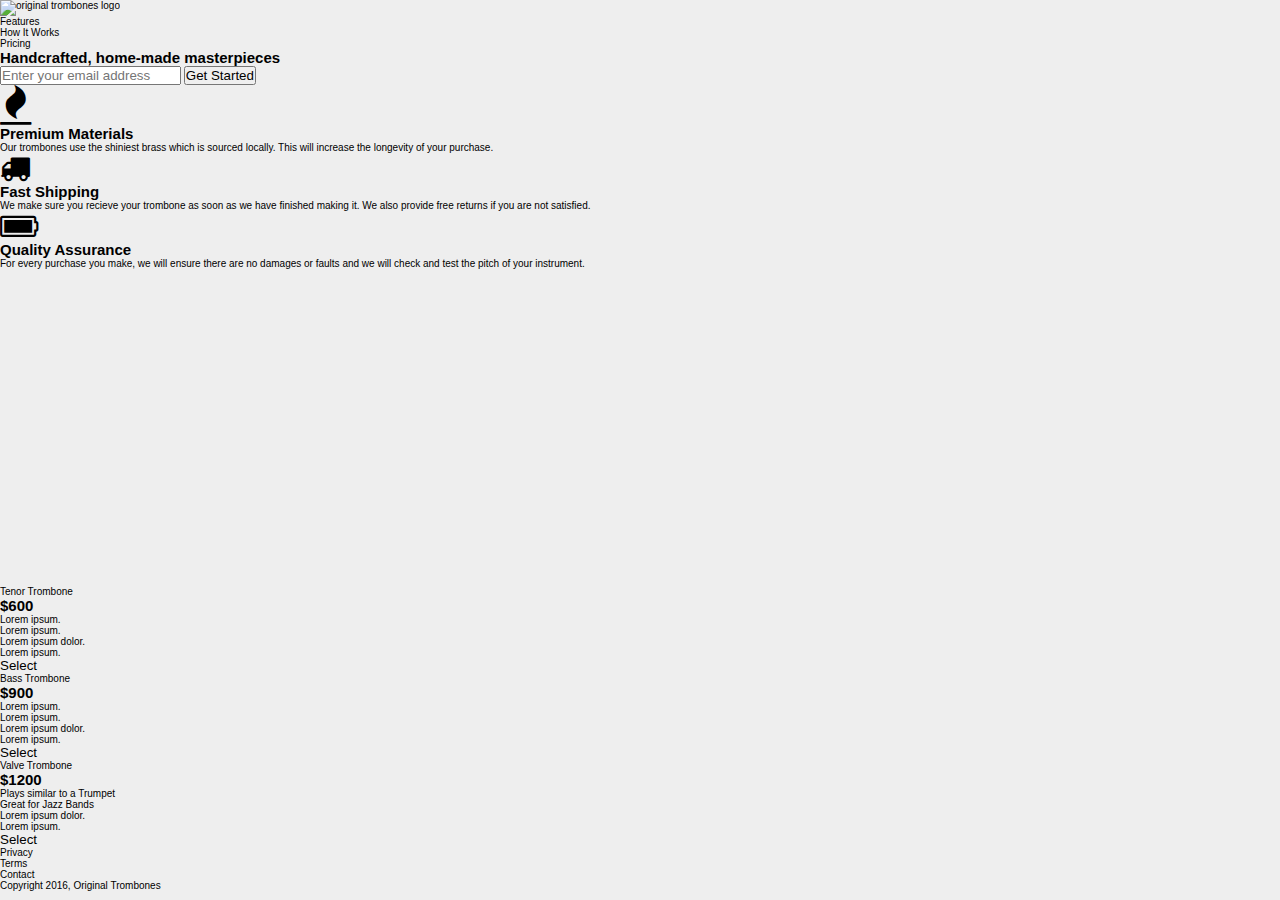
==== product-landing-page/index.html @ 767d01e2 "added mark-up" ====
<!DOCTYPE html>
<html lang="en">

<head>
  <meta charset="UTF-8">
  <meta http-equiv="X-UA-Compatible" content="IE=edge">
  <meta name="viewport" content="width=device-width, initial-scale=1.0">
  <title>Product-landing-page</title>
  <link rel="stylesheet" href="styles.css">
  <!-- font awesome -->
  <link rel="stylesheet" href="https://cdn.jsdelivr.net/npm/font-awesome@4.7.0/css/font-awesome.css">
</head>

<body>
  <div id="page-wrapper">
    <header id="header">
      <div class="logo">
        <img id="header-img"
          src="https://cdn.freecodecamp.org/testable-projects-fcc/images/product-landing-page-logo.png"
          alt="original trombones logo">
      </div>

      <nav id="nav-bar">
        <ul>
          <li><a class="nav-link" href="#features">Features</a></li>
          <li><a class="nav-link" href="#how-it-works">How It Works</a></li>
          <li><a class="nav-link" href="#pricing">Pricing</a></li>
        </ul>
      </nav>
    </header>

    <div class="container">
      <section id="hero">
        <h2>Handcrafted, home-made masterpieces</h2>
        <form id="form" action="https://www.freecodecamp.com/email-submit">
          <input name="email" id="email" type="email" placeholder="Enter your email address" required="">
          <input id="submit" type="submit" value="Get Started" class="btn">
        </form>
      </section>
    </div>


    <div class="container">
      <section id="features">
        <div class="grid">
          <div class="icon"><i class="fa fa-4x fa-fire"></i></div>
          <div class="desc">
            <h2>Premium Materials</h2>
            <p>
              Our trombones use the shiniest brass which is sourced locally.
              This will increase the longevity of your purchase.
            </p>
          </div>
        </div>
        <div class="grid">
          <div class="icon"><i class="fa fa-3x fa-truck"></i></div>
          <div class="desc">
            <h2>Fast Shipping</h2>
            <p>
              We make sure you recieve your trombone as soon as we have
              finished making it. We also provide free returns if you are not
              satisfied.
            </p>
          </div>
        </div>
        <div class="grid">
          <div class="icon">
            <i class="fa fa-3x fa-battery-full" aria-hidden="true"></i>
          </div>
          <div class="desc">
            <h2>Quality Assurance</h2>
            <p>
              For every purchase you make, we will ensure there are no damages
              or faults and we will check and test the pitch of your
              instrument.
            </p>
          </div>
        </div>
      </section>
      <section id="how-it-works">
        <iframe id="video" height="315"
          src="https://www.youtube-nocookie.com/embed/y8Yv4pnO7qc?rel=0&amp;controls=0&amp;showinfo=0" frameborder="0"
          allowfullscreen=""></iframe>
      </section>
      <section id="pricing">
        <div class="product" id="tenor">
          <div class="level">Tenor Trombone</div>
          <h2>$600</h2>
          <ol>
            <li>Lorem ipsum.</li>
            <li>Lorem ipsum.</li>
            <li>Lorem ipsum dolor.</li>
            <li>Lorem ipsum.</li>
          </ol>
          <button class="btn">Select</button>
        </div>
        <div class="product" id="bass">
          <div class="level">Bass Trombone</div>
          <h2>$900</h2>
          <ol>
            <li>Lorem ipsum.</li>
            <li>Lorem ipsum.</li>
            <li>Lorem ipsum dolor.</li>
            <li>Lorem ipsum.</li>
          </ol>
          <button class="btn">Select</button>
        </div>
        <div class="product" id="valve">
          <div class="level">Valve Trombone</div>
          <h2>$1200</h2>
          <ol>
            <li>Plays similar to a Trumpet</li>
            <li>Great for Jazz Bands</li>
            <li>Lorem ipsum dolor.</li>
            <li>Lorem ipsum.</li>
          </ol>
          <button class="btn">Select</button>
        </div>
      </section>
    </div>
  </div>

  <footer>
    <ul>
      <li><a href="#">Privacy</a></li>
      <li><a href="#">Terms</a></li>
      <li><a href="#">Contact</a></li>
    </ul>
    <span>Copyright 2016, Original Trombones</span>
  </footer>
</body>

</html>
---- product-landing-page/styles.css ----
*,
*::before,
*::after {
   margin: 0;
   padding: 0;
   box-sizing: border-box;
}

:root {
   --base-background: #eee;
   --base-ff: 'Lato', sans-serif;
   --clr-primary-dark-orange: darkorange;
   --clr-primary-yellow: #f1c40f;
}

html {
   font-size: 62.5%;
}

body {
   background-color: var(--base-background);
   font-family: var(--base-ff);
}

button {
   outline: 0;
   border: 0;
}

img {
   max-width: 100%;
   object-fit: cover;
   aspect-ratio: 1/1;
}

ul,
ol {
   list-style: none;
}

a {
   color: black;
   text-decoration: none;
}
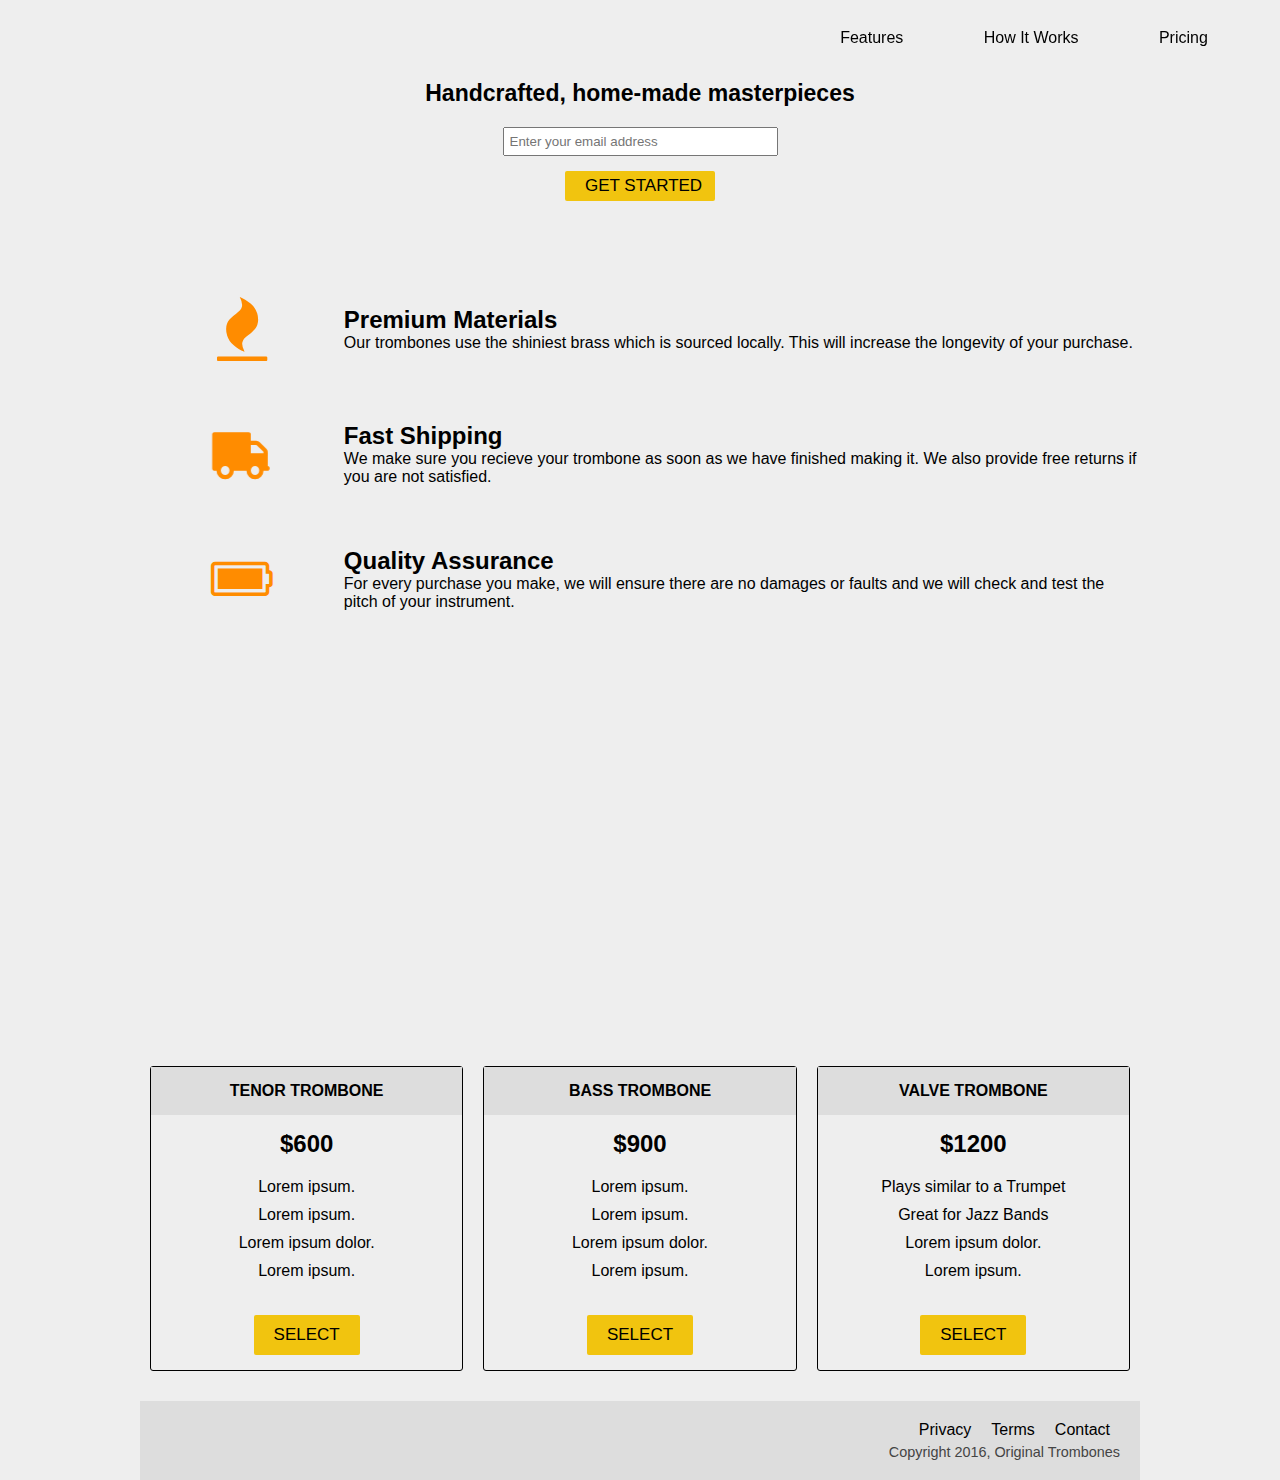
==== commit ea320f48: "added footer section" ====
--- a/product-landing-page/index.html
+++ b/product-landing-page/index.html
@@ -117,17 +117,17 @@
           <button class="btn">Select</button>
         </div>
       </section>
+      <footer>
+        <ul>
+          <li><a href="#">Privacy</a></li>
+          <li><a href="#">Terms</a></li>
+          <li><a href="#">Contact</a></li>
+        </ul>
+        <span>Copyright 2016, Original Trombones</span>
+      </footer>
     </div>
   </div>
-
-  <footer>
-    <ul>
-      <li><a href="#">Privacy</a></li>
-      <li><a href="#">Terms</a></li>
-      <li><a href="#">Contact</a></li>
-    </ul>
-    <span>Copyright 2016, Original Trombones</span>
-  </footer>
+  <script src="./app.js"></script>
 </body>
 
 </html>--- a/product-landing-page/styles.css
+++ b/product-landing-page/styles.css
@@ -11,6 +11,7 @@
    --base-ff: 'Lato', sans-serif;
    --clr-primary-dark-orange: darkorange;
    --clr-primary-yellow: #f1c40f;
+   --clr-primary-orange: orange;
 }
 
 html {
@@ -20,6 +21,7 @@
 body {
    background-color: var(--base-background);
    font-family: var(--base-ff);
+   font-size: 1.6rem;
 }
 
 button {
@@ -43,3 +45,301 @@
    text-decoration: none;
 }
 
+.btn {
+   padding: 0 20px;
+   height: 40px;
+   font-size: 1.7rem;
+   text-transform: uppercase;
+   border: 3px black solid;
+   border-radius: 2px;
+   background: transparent;
+   background-color: transparent;
+   cursor: pointer;
+}
+
+.btn:hover {
+   background-color: var(--clr-primary-orange);
+   transition: background-color 1s;
+}
+
+.container {
+   max-width: 1000px;
+   width: 100%;
+   margin: 0 auto;
+   display: flex;
+   align-items: center;
+   flex-direction: column;
+}
+
+@media only screen and (min-width: 815px) {
+   .container {
+      align-items: stretch;
+   }
+}
+
+header {
+   position: sticky;
+   top: 0;
+   left: 0;
+   right: 0;
+   display: flex;
+   justify-content: space-between;
+   align-items: center;
+   flex-direction: column;
+   padding: 0 2rem;
+   min-height: 60px;
+   background-color: #eee;
+}
+
+.logo > img {
+   height: 100%;
+   max-width: 300px;
+   display: flex;
+   justify-content: center;
+   align-items: center;
+   text-align: center;
+}
+
+@media only screen and (min-width: 815px) {
+   header {
+      height: 50px;
+      flex-direction: row;
+      padding: 1.5rem 3.2rem 0 4rem;
+   }
+
+   .logo > img {
+      height: 100%;
+      max-width: 300px;
+   }
+}
+
+nav {
+   font-weight: 400;
+}
+
+#nav-bar ul {
+   width: 35vw;
+   display: flex;
+   justify-content: space-around;
+   align-items: center;
+   flex-direction: column;
+   gap: 0.5rem;
+}
+
+#nav-bar ul li a {
+   font-weight: 500;
+   font-size: 1.6rem;
+}
+
+@media only screen and (min-width: 815px) {
+   #nav-bar ul {
+      flex-direction: row;
+      gap: 0rem;
+   }
+}
+
+#hero {
+   text-align: center;
+   margin: 0 0;
+}
+
+#hero h2 {
+   font-size: 2.3rem;
+   font-weight: 800;
+   padding: 2rem 0;
+}
+
+#form {
+   display: flex;
+   justify-content: center;
+   align-items: center;
+   flex-direction: column;
+}
+
+#hero input[type='email'] {
+   max-width: 275px;
+   width: 100%;
+   padding: 5px;
+}
+
+#hero input[type='submit'] {
+   max-width: 150px;
+   width: 100%;
+   height: 30px;
+   margin: 15px 0;
+   border: 0;
+   background-color: var(--clr-primary-yellow);
+}
+
+#hero input[type='submit']:hover {
+   background-color: var(--clr-primary-orange);
+   transition: background-color 1s;
+}
+
+#features {
+   margin-top: 5rem;
+   display: grid;
+   gap: 4rem;
+}
+
+#features .icon {
+   display: none;
+}
+
+#features .desc {
+   display: flex;
+   flex-direction: column;
+   justify-content: center;
+   align-items: center;
+   height: 125px;
+   width: 100%;
+   padding: 5px;
+}
+
+#features .desc p {
+   text-align: center;
+}
+
+@media only screen and (min-width: 815px) {
+
+   #features {
+      margin-top: 5rem;
+      display: grid;
+      gap: 0;
+   }
+
+   #features .icon {
+      display: flex;
+      align-items: center;
+      justify-content: center;
+      height: 125px;
+      width: 20vw;
+      color: var(--clr-primary-dark-orange);
+   }
+   
+   #features .grid:nth-child(2) .icon {
+      font-size: 2rem;
+      transform: rotateY(180deg);
+   }
+
+   #features .desc {
+      align-items: flex-start;
+      padding: 0;
+   }
+
+   #features .desc p {
+      text-align: left;
+   }
+}
+
+.grid {
+   display: flex;
+}
+
+#how-it-works {
+   margin-top: 5rem;
+   display: flex;
+   justify-content: center;
+}
+
+#how-it-works > iframe {
+   max-width: 560px;
+   width: 100%;
+   aspect-ratio: 16/9;
+}
+
+#pricing {
+   margin-top: 6rem;
+   padding-inline: 1rem;
+   display: flex;
+   justify-content: center;
+   align-items: center;
+   flex-direction: column;
+   width: 100%;
+   gap: 1rem;
+}
+
+@media only screen and (min-width: 815px) {
+   #pricing {
+      gap: 2rem;
+   }
+}
+
+#pricing .product {
+   max-width: 315px;
+   width: 100%;
+   display: flex;
+   flex-direction: column;
+   align-items: center;
+   text-align: center;
+   border: 1px solid black;
+   border-radius: 3px;
+}
+
+.product > .level {
+   background-color: #ddd;
+   color: black;
+   padding: 15px 0;
+   width: 100%;
+   text-transform: uppercase;
+   font-weight: 700;
+}
+
+.product > h2 {
+   margin-top: 1.5rem;
+}
+
+.product > ol {
+   margin: 15px 0;
+}
+
+.product > button {
+   border: 0;
+   margin: 15px 0;
+   background-color: #f1c40f;
+   font-weight: 400;
+}
+
+.product > ol > li {
+   padding: 5px 0;
+}
+
+@media only screen and (min-width: 815px) {
+   #pricing {
+      flex-direction: row;
+   }
+
+   .product {
+      flex-direction: row;
+      width: calc(100% / 3);
+   }
+}
+
+footer {
+   margin-top: 30px;
+   background-color: #ddd;
+   padding: 20px;
+   width: 100%;
+}
+
+footer > ul {
+   display: flex;
+   justify-content: flex-end;
+}
+
+footer > ul > li {
+   padding: 0 10px;
+}
+
+footer > span {
+   margin-top: 5px;
+   display: flex;
+   justify-content: flex-end;
+   font-size: 0.9em;
+   color: #444;
+}
+
+footer > ul {
+   display: flex;
+   justify-content: flex-end;
+}
